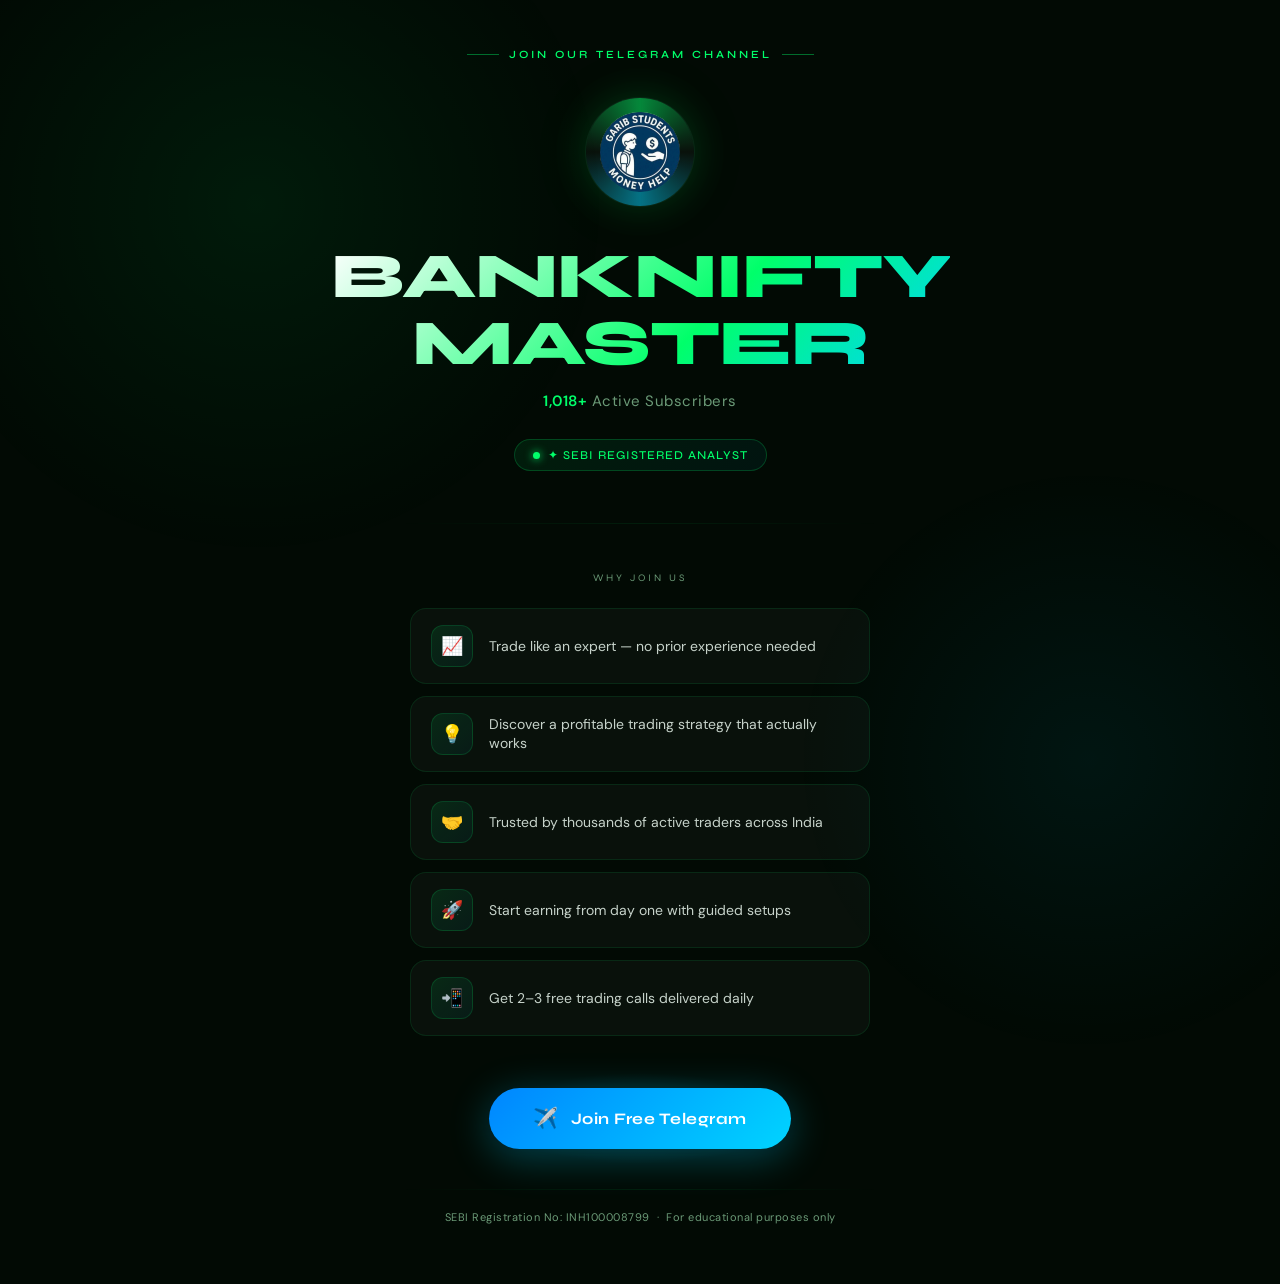
==== page2.html @ f179f3c0 "rinku-telegram-page" ====
<!DOCTYPE html>
<html lang="en">
<head>
<meta charset="UTF-8">
<meta name="viewport" content="width=device-width, initial-scale=1.0">
<title>BankNifty Master</title>
<link href="https://fonts.googleapis.com/css2?family=Syne:wght@400;600;700;800&family=DM+Sans:wght@300;400;500&display=swap" rel="stylesheet">
<style>
  :root {
    --bg-deep: #020a04;
    --bg-mid: #051209;
    --green-neon: #00ff6a;
    --green-dim: #00c44f;
    --green-glow: rgba(0,255,106,0.15);
    --blue-neon: #00d4ff;
    --blue-glow: rgba(0,212,255,0.2);
    --text-primary: #e8f5ec;
    --text-secondary: #6b9a77;
    --card-bg: rgba(255,255,255,0.03);
    --card-border: rgba(0,255,106,0.1);
    --divider: rgba(0,255,106,0.08);
  }

  *, *::before, *::after { box-sizing: border-box; margin: 0; padding: 0; }

  html { scroll-behavior: smooth; }

  body {
    background: var(--bg-deep);
    color: var(--text-primary);
    font-family: 'DM Sans', sans-serif;
    min-height: 100vh;
    overflow-x: hidden;
    position: relative;
  }

  /* Ambient background blobs */
  body::before {
    content: '';
    position: fixed;
    top: -20%;
    left: -10%;
    width: 60vw;
    height: 60vw;
    background: radial-gradient(circle, rgba(0,255,106,0.07) 0%, transparent 65%);
    pointer-events: none;
    z-index: 0;
    animation: float1 12s ease-in-out infinite alternate;
  }

  body::after {
    content: '';
    position: fixed;
    bottom: -20%;
    right: -10%;
    width: 50vw;
    height: 50vw;
    background: radial-gradient(circle, rgba(0,212,255,0.06) 0%, transparent 65%);
    pointer-events: none;
    z-index: 0;
    animation: float2 15s ease-in-out infinite alternate;
  }

  @keyframes float1 { from { transform: translate(0,0); } to { transform: translate(4%, 6%); } }
  @keyframes float2 { from { transform: translate(0,0); } to { transform: translate(-4%, -6%); } }

  .page-wrapper {
    position: relative;
    z-index: 1;
    display: flex;
    flex-direction: column;
    align-items: center;
    min-height: 100vh;
    padding: 48px 20px 60px;
  }

  /* TOP LABEL */
  .top-label {
    font-family: 'Syne', sans-serif;
    font-size: 11px;
    font-weight: 600;
    letter-spacing: 3px;
    text-transform: uppercase;
    color: var(--green-neon);
    opacity: 0.75;
    margin-bottom: 36px;
    display: flex;
    align-items: center;
    gap: 10px;
    animation: fadeDown 0.6s ease both;
  }

  .top-label::before, .top-label::after {
    content: '';
    width: 32px;
    height: 1px;
    background: var(--green-neon);
    opacity: 0.4;
  }

  /* LOGO */
  .logo-ring {
    width: 110px;
    height: 110px;
    border-radius: 50%;
    background: var(--card-bg);
    border: 1.5px solid var(--card-border);
    display: flex;
    align-items: center;
    justify-content: center;
    margin-bottom: 36px;
    position: relative;
    box-shadow: 0 0 40px var(--green-glow), 0 0 80px rgba(0,255,106,0.05);
    animation: fadeDown 0.7s ease 0.1s both;
    overflow: hidden;
  }

  .logo-ring img {
    width: 80px;
    height: 80px;
    object-fit: contain;
    border-radius: 50%;
  }

  .logo-ring::before {
    content: '';
    position: absolute;
    inset: -1px;
    border-radius: 50%;
    background: conic-gradient(from 0deg, var(--green-neon), transparent, var(--blue-neon), transparent, var(--green-neon));
    z-index: -1;
    animation: spin 6s linear infinite;
    opacity: 0.5;
  }

  @keyframes spin { to { transform: rotate(360deg); } }

  /* MAIN HEADING */
  .main-heading {
    font-family: 'Syne', sans-serif;
    font-size: clamp(36px, 8vw, 64px);
    font-weight: 800;
    letter-spacing: -1px;
    line-height: 1.05;
    text-align: center;
    background: linear-gradient(135deg, #ffffff 0%, var(--green-neon) 60%, var(--blue-neon) 100%);
    -webkit-background-clip: text;
    -webkit-text-fill-color: transparent;
    background-clip: text;
    margin-bottom: 14px;
    animation: fadeDown 0.7s ease 0.2s both;
  }

  .subscriber-count {
    font-family: 'DM Sans', sans-serif;
    font-size: 15px;
    color: var(--text-secondary);
    letter-spacing: 0.5px;
    margin-bottom: 28px;
    animation: fadeDown 0.7s ease 0.3s both;
  }

  .subscriber-count span {
    color: var(--green-neon);
    font-weight: 600;
  }

  /* SEBI BADGE */
  .sebi-badge {
    display: inline-flex;
    align-items: center;
    gap: 8px;
    background: linear-gradient(135deg, rgba(0,255,106,0.08), rgba(0,212,255,0.05));
    border: 1px solid rgba(0,255,106,0.2);
    border-radius: 50px;
    padding: 8px 18px;
    margin-bottom: 52px;
    animation: fadeDown 0.7s ease 0.35s both;
  }

  .sebi-badge .dot {
    width: 7px;
    height: 7px;
    background: var(--green-neon);
    border-radius: 50%;
    box-shadow: 0 0 8px var(--green-neon);
    animation: pulse 2s ease-in-out infinite;
  }

  .sebi-badge span {
    font-size: 12px;
    font-weight: 500;
    color: var(--green-neon);
    letter-spacing: 1px;
    font-family: 'Syne', sans-serif;
    text-transform: uppercase;
  }

  @keyframes pulse { 0%,100% { opacity:1; transform:scale(1); } 50% { opacity:0.5; transform:scale(1.3); } }

  /* DIVIDER */
  .divider {
    width: 100%;
    max-width: 480px;
    height: 1px;
    background: linear-gradient(to right, transparent, var(--divider), transparent);
    margin-bottom: 48px;
  }

  /* FEATURES */
  .features-label {
    font-family: 'Syne', sans-serif;
    font-size: 10px;
    letter-spacing: 3px;
    text-transform: uppercase;
    color: var(--text-secondary);
    margin-bottom: 24px;
    animation: fadeUp 0.6s ease 0.4s both;
  }

  .features-grid {
    display: flex;
    flex-direction: column;
    gap: 12px;
    width: 100%;
    max-width: 460px;
    margin-bottom: 52px;
  }

  .feature-card {
    display: flex;
    align-items: center;
    gap: 16px;
    background: var(--card-bg);
    border: 1px solid var(--card-border);
    border-radius: 16px;
    padding: 16px 20px;
    transition: border-color 0.3s, background 0.3s, transform 0.3s, box-shadow 0.3s;
    animation: fadeUp 0.5s ease both;
  }

  .feature-card:nth-child(1) { animation-delay: 0.45s; }
  .feature-card:nth-child(2) { animation-delay: 0.5s; }
  .feature-card:nth-child(3) { animation-delay: 0.55s; }
  .feature-card:nth-child(4) { animation-delay: 0.6s; }
  .feature-card:nth-child(5) { animation-delay: 0.65s; }

  .feature-card:hover {
    border-color: rgba(0,255,106,0.3);
    background: rgba(0,255,106,0.04);
    transform: translateX(4px);
    box-shadow: -4px 0 20px rgba(0,255,106,0.08);
  }

  .feature-icon {
    width: 42px;
    height: 42px;
    border-radius: 12px;
    background: linear-gradient(135deg, rgba(0,255,106,0.1), rgba(0,212,255,0.05));
    border: 1px solid rgba(0,255,106,0.15);
    display: flex;
    align-items: center;
    justify-content: center;
    font-size: 18px;
    flex-shrink: 0;
  }

  .feature-text {
    font-size: 14px;
    color: var(--text-primary);
    opacity: 0.85;
    font-weight: 400;
    line-height: 1.4;
  }

  /* CTA */
  .cta-wrapper {
    position: relative;
    margin-bottom: 40px;
    animation: fadeUp 0.6s ease 0.7s both;
  }

  .cta-glow {
    position: absolute;
    inset: -20px;
    background: radial-gradient(ellipse, var(--blue-glow) 0%, transparent 65%);
    pointer-events: none;
    border-radius: 50%;
    animation: glowPulse 3s ease-in-out infinite;
  }

  @keyframes glowPulse { 0%,100% { opacity:0.6; transform:scale(1); } 50% { opacity:1; transform:scale(1.05); } }

  .cta-btn {
    position: relative;
    display: inline-flex;
    align-items: center;
    gap: 12px;
    background: linear-gradient(135deg, #0086ff, #00d4ff);
    color: #fff;
    text-decoration: none;
    font-family: 'Syne', sans-serif;
    font-size: 16px;
    font-weight: 700;
    letter-spacing: 0.5px;
    padding: 18px 44px;
    border-radius: 50px;
    box-shadow: 0 8px 40px rgba(0,212,255,0.3), 0 2px 8px rgba(0,0,0,0.5);
    transition: transform 0.25s, box-shadow 0.25s, background 0.25s;
  }

  .cta-btn:hover {
    transform: translateY(-3px) scale(1.02);
    box-shadow: 0 16px 60px rgba(0,212,255,0.5), 0 4px 16px rgba(0,0,0,0.5);
    background: linear-gradient(135deg, #0094ff, #00e5ff);
  }

  .cta-btn .btn-icon {
    font-size: 20px;
  }

  /* FOOTER */
  .footer-divider {
    width: 100%;
    max-width: 480px;
    height: 1px;
    background: linear-gradient(to right, transparent, var(--divider), transparent);
    margin-bottom: 20px;
  }

  .footer-text {
    font-size: 11px;
    color: var(--text-secondary);
    opacity: 0.5;
    letter-spacing: 0.5px;
    text-align: center;
    animation: fadeUp 0.5s ease 0.8s both;
  }

  /* ANIMATIONS */
  @keyframes fadeDown {
    from { opacity: 0; transform: translateY(-16px); }
    to   { opacity: 1; transform: translateY(0); }
  }
  @keyframes fadeUp {
    from { opacity: 0; transform: translateY(16px); }
    to   { opacity: 1; transform: translateY(0); }
  }

  /* MOBILE */
  @media (max-width: 500px) {
    .cta-btn { padding: 16px 32px; font-size: 15px; }
    .logo-ring { width: 90px; height: 90px; }
    .logo-ring img { width: 64px; height: 64px; }
  }
</style>
</head>
<body>
<div class="page-wrapper">

  <!-- TOP LABEL -->
  <div class="top-label">Join Our Telegram Channel</div>

  <!-- LOGO -->
  <div class="logo-ring">
    <img src="/logo.jpg" alt="BankNifty Master Logo">
  </div>

  <!-- HEADING -->
  <h1 class="main-heading">BANKNIFTY<br>MASTER</h1>
  <p class="subscriber-count"><span>1,018+</span> Active Subscribers</p>

  <!-- SEBI BADGE -->
  <div class="sebi-badge">
    <div class="dot"></div>
    <span>✦ SEBI Registered Analyst</span>
  </div>

  <div class="divider"></div>

  <!-- FEATURES -->
  <p class="features-label">Why Join Us</p>
  <div class="features-grid">
    <div class="feature-card">
      <div class="feature-icon">📈</div>
      <div class="feature-text">Trade like an expert — no prior experience needed</div>
    </div>
    <div class="feature-card">
      <div class="feature-icon">💡</div>
      <div class="feature-text">Discover a profitable trading strategy that actually works</div>
    </div>
    <div class="feature-card">
      <div class="feature-icon">🤝</div>
      <div class="feature-text">Trusted by thousands of active traders across India</div>
    </div>
    <div class="feature-card">
      <div class="feature-icon">🚀</div>
      <div class="feature-text">Start earning from day one with guided setups</div>
    </div>
    <div class="feature-card">
      <div class="feature-icon">📲</div>
      <div class="feature-text">Get 2–3 free trading calls delivered daily</div>
    </div>
  </div>

  <!-- CTA BUTTON -->
  <div class="cta-wrapper">
    <div class="cta-glow"></div>
    <a href="https://t.me/+moneyhelp" class="cta-btn" target="_blank" rel="noopener">
      <span class="btn-icon">✈️</span>
      Join Free Telegram
    </a>
  </div>

  <!-- FOOTER -->
  <div class="footer-divider"></div>
  <p class="footer-text">SEBI Registration No: INH100008799 &nbsp;·&nbsp; For educational purposes only</p>

</div>
</body>
</html>
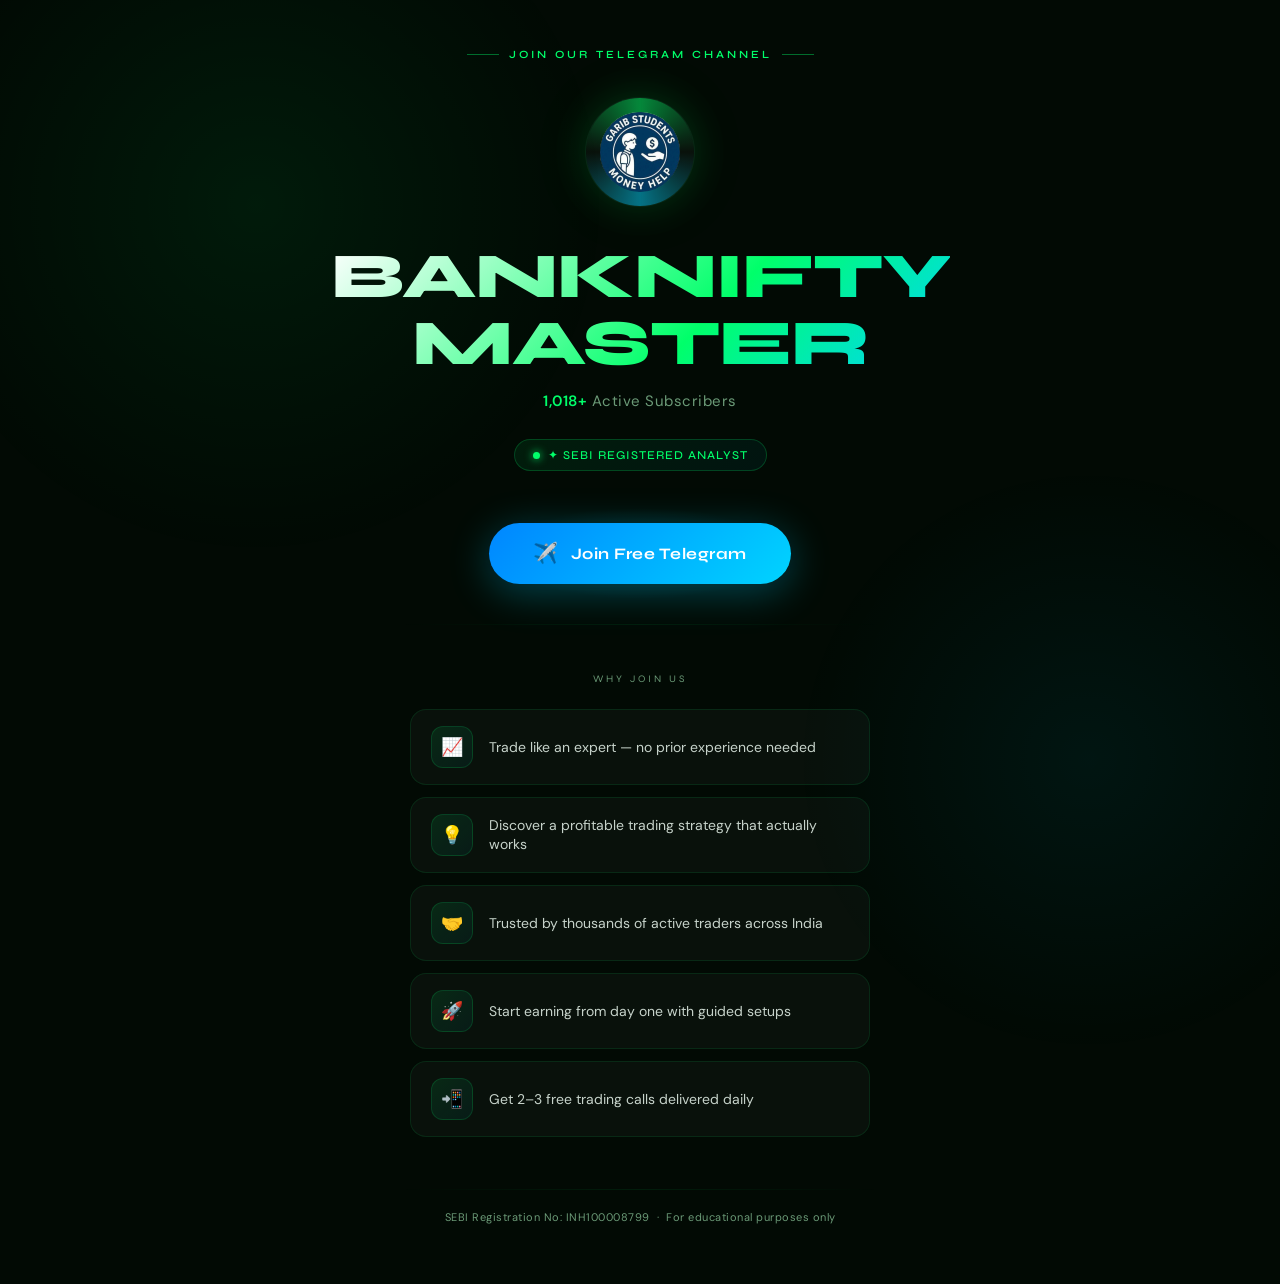
==== commit 32b6517d: "Position update page 2" ====
--- a/page2.html
+++ b/page2.html
@@ -4,6 +4,23 @@
 <meta charset="UTF-8">
 <meta name="viewport" content="width=device-width, initial-scale=1.0">
 <title>BankNifty Master</title>
+<!-- Meta Pixel Code -->
+<script>
+!function(f,b,e,v,n,t,s)
+{if(f.fbq)return;n=f.fbq=function(){n.callMethod?
+n.callMethod.apply(n,arguments):n.queue.push(arguments)};
+if(!f._fbq)f._fbq=n;n.push=n;n.loaded=!0;n.version='2.0';
+n.queue=[];t=b.createElement(e);t.async=!0;
+t.src=v;s=b.getElementsByTagName(e)[0];
+s.parentNode.insertBefore(t,s)}(window, document,'script',
+'https://connect.facebook.net/en_US/fbevents.js');
+fbq('init', '1441446717356918');
+fbq('track', 'PageView');
+</script>
+<noscript><img height="1" width="1" style="display:none"
+src="https://www.facebook.com/tr?id=1441446717356918&ev=PageView&noscript=1"
+/></noscript>
+<!-- End Meta Pixel Code -->
 <link href="https://fonts.googleapis.com/css2?family=Syne:wght@400;600;700;800&family=DM+Sans:wght@300;400;500&display=swap" rel="stylesheet">
 <style>
   :root {
@@ -374,6 +391,15 @@
   <div class="sebi-badge">
     <div class="dot"></div>
     <span>✦ SEBI Registered Analyst</span>
+  </div>
+  
+  <!-- CTA BUTTON -->
+  <div class="cta-wrapper">
+    <div class="cta-glow"></div>
+    <a href="https://t.me/+rwpIDRvQyR9kOTc1" class="cta-btn" target="_blank" rel="noopener">
+      <span class="btn-icon">✈️</span>
+      Join Free Telegram
+    </a>
   </div>
 
   <div class="divider"></div>
@@ -403,14 +429,6 @@
     </div>
   </div>
 
-  <!-- CTA BUTTON -->
-  <div class="cta-wrapper">
-    <div class="cta-glow"></div>
-    <a href="https://t.me/+moneyhelp" class="cta-btn" target="_blank" rel="noopener">
-      <span class="btn-icon">✈️</span>
-      Join Free Telegram
-    </a>
-  </div>
 
   <!-- FOOTER -->
   <div class="footer-divider"></div>
